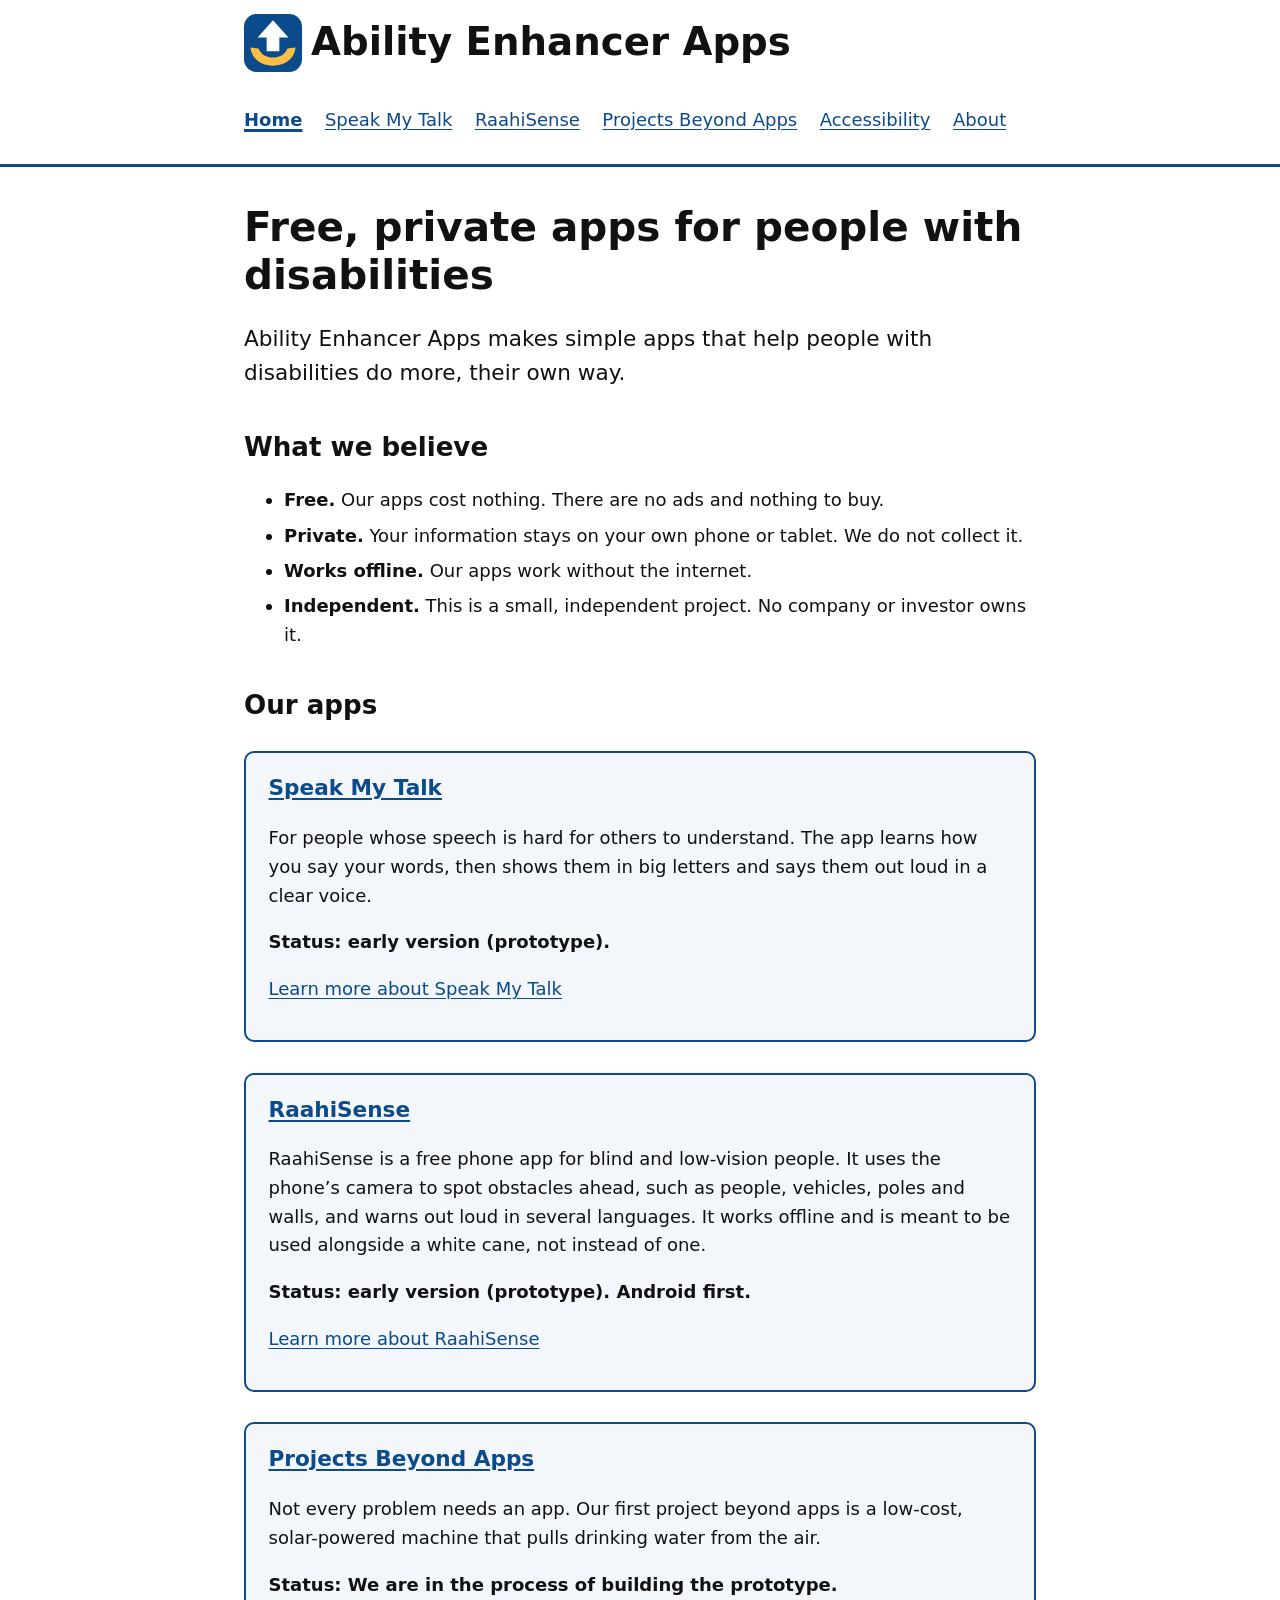
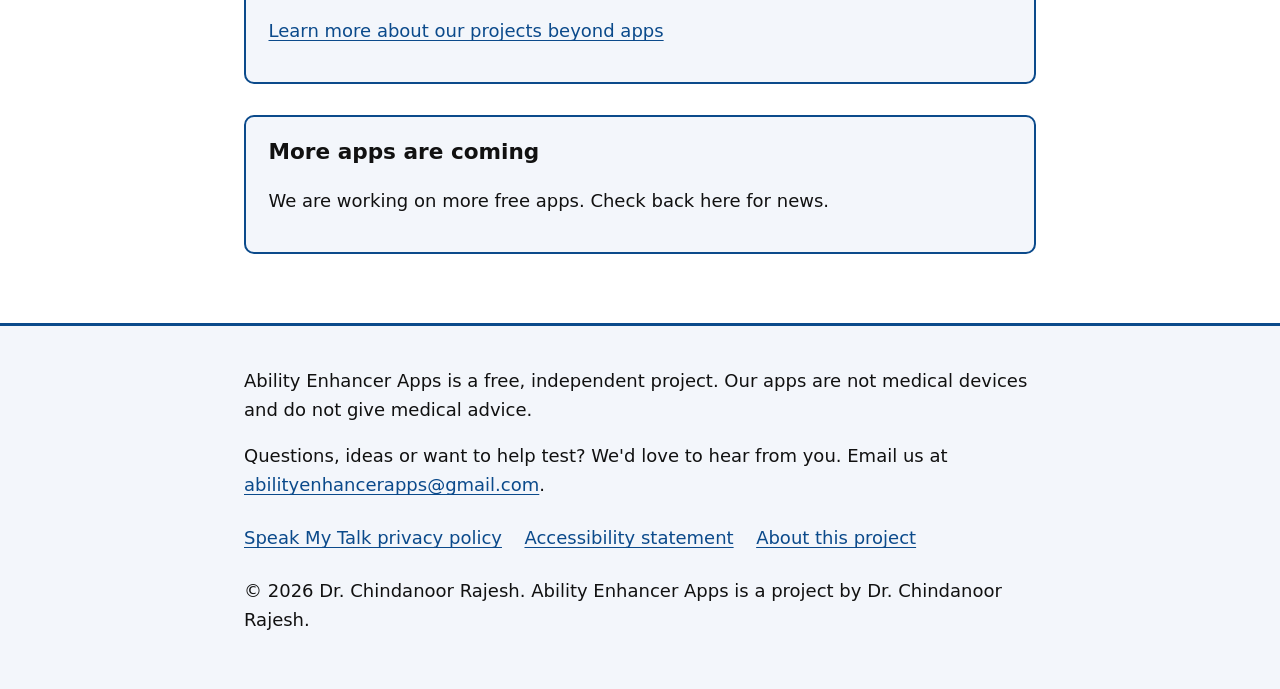
==== index.html @ af68b154 "AWG status: in the process of building the prototype" ====
<!doctype html>
<html lang="en">
<head>
<meta charset="utf-8">
<meta name="viewport" content="width=device-width, initial-scale=1">
<title>Ability Enhancer Apps – free, private apps for people with disabilities</title>
<meta name="description" content="Free, private apps that work offline, made for people with disabilities.">
<link rel="icon" href="/favicon.svg" type="image/svg+xml">
<link rel="apple-touch-icon" href="/apple-touch-icon.png">
<meta property="og:image" content="https://abilityenhancerapps.com/og-image.png">
<link rel="stylesheet" href="/style.css">
</head>
<body>
<a class="skip" href="#main">Skip to main content</a>
<header class="site-header">
<div class="wrap">
<p class="brand"><a href="/"><img src="/favicon.svg" alt="" width="58" height="58"> Ability Enhancer Apps</a></p>
<nav aria-label="Main"><ul><li><a href="/" aria-current="page">Home</a></li><li><a href="/speakmytalk/">Speak My Talk</a></li><li><a href="/raahisense/">RaahiSense</a></li><li><a href="/projects-beyond-apps/">Projects Beyond Apps</a></li><li><a href="/accessibility/">Accessibility</a></li><li><a href="/about/">About</a></li></ul></nav>
</div>
</header>
<main id="main" tabindex="-1">
<div class="wrap">

<h1>Free, private apps for people with disabilities</h1>
<p class="lead">Ability Enhancer Apps makes simple apps that help people with disabilities do more, their own way.</p>
<h2>What we believe</h2>
<ul class="big-list">
<li><strong>Free.</strong> Our apps cost nothing. There are no ads and nothing to buy.</li>
<li><strong>Private.</strong> Your information stays on your own phone or tablet. We do not collect it.</li>
<li><strong>Works offline.</strong> Our apps work without the internet.</li>
<li><strong>Independent.</strong> This is a small, independent project. No company or investor owns it.</li>
</ul>
<h2>Our apps</h2>
<ul class="cards">
<li class="card">
<h3><a href="/speakmytalk/">Speak My Talk</a></h3>
<p>For people whose speech is hard for others to understand. The app learns how you say your words, then shows them in big letters and says them out loud in a clear voice.</p>
<p class="status">Status: early version (prototype).</p>
<p><a href="/speakmytalk/">Learn more about Speak My Talk</a></p>
</li>
<li class="card">
<h3><a href="/raahisense/">RaahiSense</a></h3>
<p>RaahiSense is a free phone app for blind and low-vision people. It uses the phone’s camera to spot obstacles ahead, such as people, vehicles, poles and walls, and warns out loud in several languages. It works offline and is meant to be used alongside a white cane, not instead of one.</p>
<p class="status">Status: early version (prototype). Android first.</p>
<p><a href="/raahisense/">Learn more about RaahiSense</a></p>
</li>
<li class="card">
<h3><a href="/projects-beyond-apps/">Projects Beyond Apps</a></h3>
<p>Not every problem needs an app. Our first project beyond apps is a low-cost, solar-powered machine that pulls drinking water from the air.</p>
<p class="status">Status: We are in the process of building the prototype.</p>
<p><a href="/projects-beyond-apps/">Learn more about our projects beyond apps</a></p>
</li>
<li class="card">
<h3>More apps are coming</h3>
<p>We are working on more free apps. Check back here for news.</p>
</li>
</ul>

</div>
</main>
<footer class="site-footer">
<div class="wrap">
<p>Ability Enhancer Apps is a free, independent project. Our apps are not medical devices and do not give medical advice.</p>
<p>Questions, ideas or want to help test? We'd love to hear from you. Email us at <a href="mailto:abilityenhancerapps@gmail.com">abilityenhancerapps@gmail.com</a>.</p>
<ul class="footer-links"><li><a href="/speakmytalk/privacy/">Speak My Talk privacy policy</a></li><li><a href="/accessibility/">Accessibility statement</a></li><li><a href="/about/">About this project</a></li></ul>
<p class="copyright">© 2026 Dr. Chindanoor Rajesh. Ability Enhancer Apps is a project by Dr. Chindanoor Rajesh.</p>
</div>
</footer>
</body>
</html>
---- style.css ----
:root{--bg:#fff;--fg:#111;--muted:#333;--link:#0b4a8b;--accent:#0b4a8b;--card:#f3f6fb;--warn:#8a0000;--focus:#b35c00;color-scheme:light dark}
@media (prefers-color-scheme:dark){:root{--bg:#121417;--fg:#f2f2f2;--muted:#d6d6d6;--link:#9cc8ff;--accent:#9cc8ff;--card:#1e232a;--warn:#ff9e9e;--focus:#ffbf47}}
*{box-sizing:border-box}
html{font-size:112.5%}
body{margin:0;background:var(--bg);color:var(--fg);font-family:system-ui,-apple-system,"Segoe UI",Roboto,Arial,sans-serif;line-height:1.6;overflow-wrap:break-word}
.wrap{max-width:46rem;margin:0 auto;padding:0 1rem}
a{color:var(--link);text-decoration:underline;text-underline-offset:.15em}
a:hover{text-decoration-thickness:3px}
a:focus-visible,[tabindex]:focus-visible{outline:4px solid var(--focus);outline-offset:3px;border-radius:2px}
main:focus{outline:none}
.skip{position:absolute;left:1rem;top:-10rem;background:var(--fg);color:var(--bg);padding:.75rem 1rem;z-index:10;font-weight:700}
.skip:focus{top:1rem}
.site-header{border-bottom:3px solid var(--accent);padding:.75rem 0}
.brand{margin:0;font-size:clamp(1.3rem,6.2vw,2.15rem);font-weight:700;line-height:1.2}
.brand img{width:clamp(40px,12vw,58px);height:auto;flex:none}
.brand a{display:inline-flex;align-items:center;gap:.5rem;text-decoration:none;color:var(--fg)}
nav ul,.footer-links{list-style:none;padding:0;margin:.5rem 0 0;display:flex;flex-wrap:wrap;gap:.25rem 1.25rem}
nav a{display:inline-block;padding:.5rem 0;min-height:44px}
nav a[aria-current=page]{font-weight:700;text-decoration-thickness:3px}
main{padding:1.5rem 0 2.5rem}
h1{font-size:clamp(1.9rem,6vw,2.25rem);line-height:1.2;margin:.5rem 0 1rem}
h2{font-size:1.45rem;margin:2rem 0 .5rem}
h3{font-size:1.2rem;margin:0 0 .5rem}
.lead{font-size:1.2rem}
li{margin:.35rem 0}
.cards{list-style:none;padding:0;display:grid;gap:1rem}
.card,.notice,.tip{background:var(--card);border-radius:10px;padding:1rem 1.25rem}
.card{border:2px solid var(--accent)}
.status{font-weight:700}
.warning{border:3px solid var(--warn);border-radius:10px;padding:1rem 1.25rem}
.steps li{margin-bottom:.75rem}
.shots{display:grid;grid-template-columns:repeat(auto-fit,minmax(12rem,1fr));gap:1rem;margin:1.5rem 0}
figure{margin:0}
img,video{max-width:100%;height:auto}
.shots img{border:1px solid var(--muted);border-radius:10px}
figcaption{font-weight:700;margin-top:.25rem}
.site-footer{border-top:3px solid var(--accent);padding:1.25rem 0 2rem;background:var(--card)}
@media (prefers-reduced-motion:reduce){*{animation:none!important;transition:none!important;scroll-behavior:auto!important}}
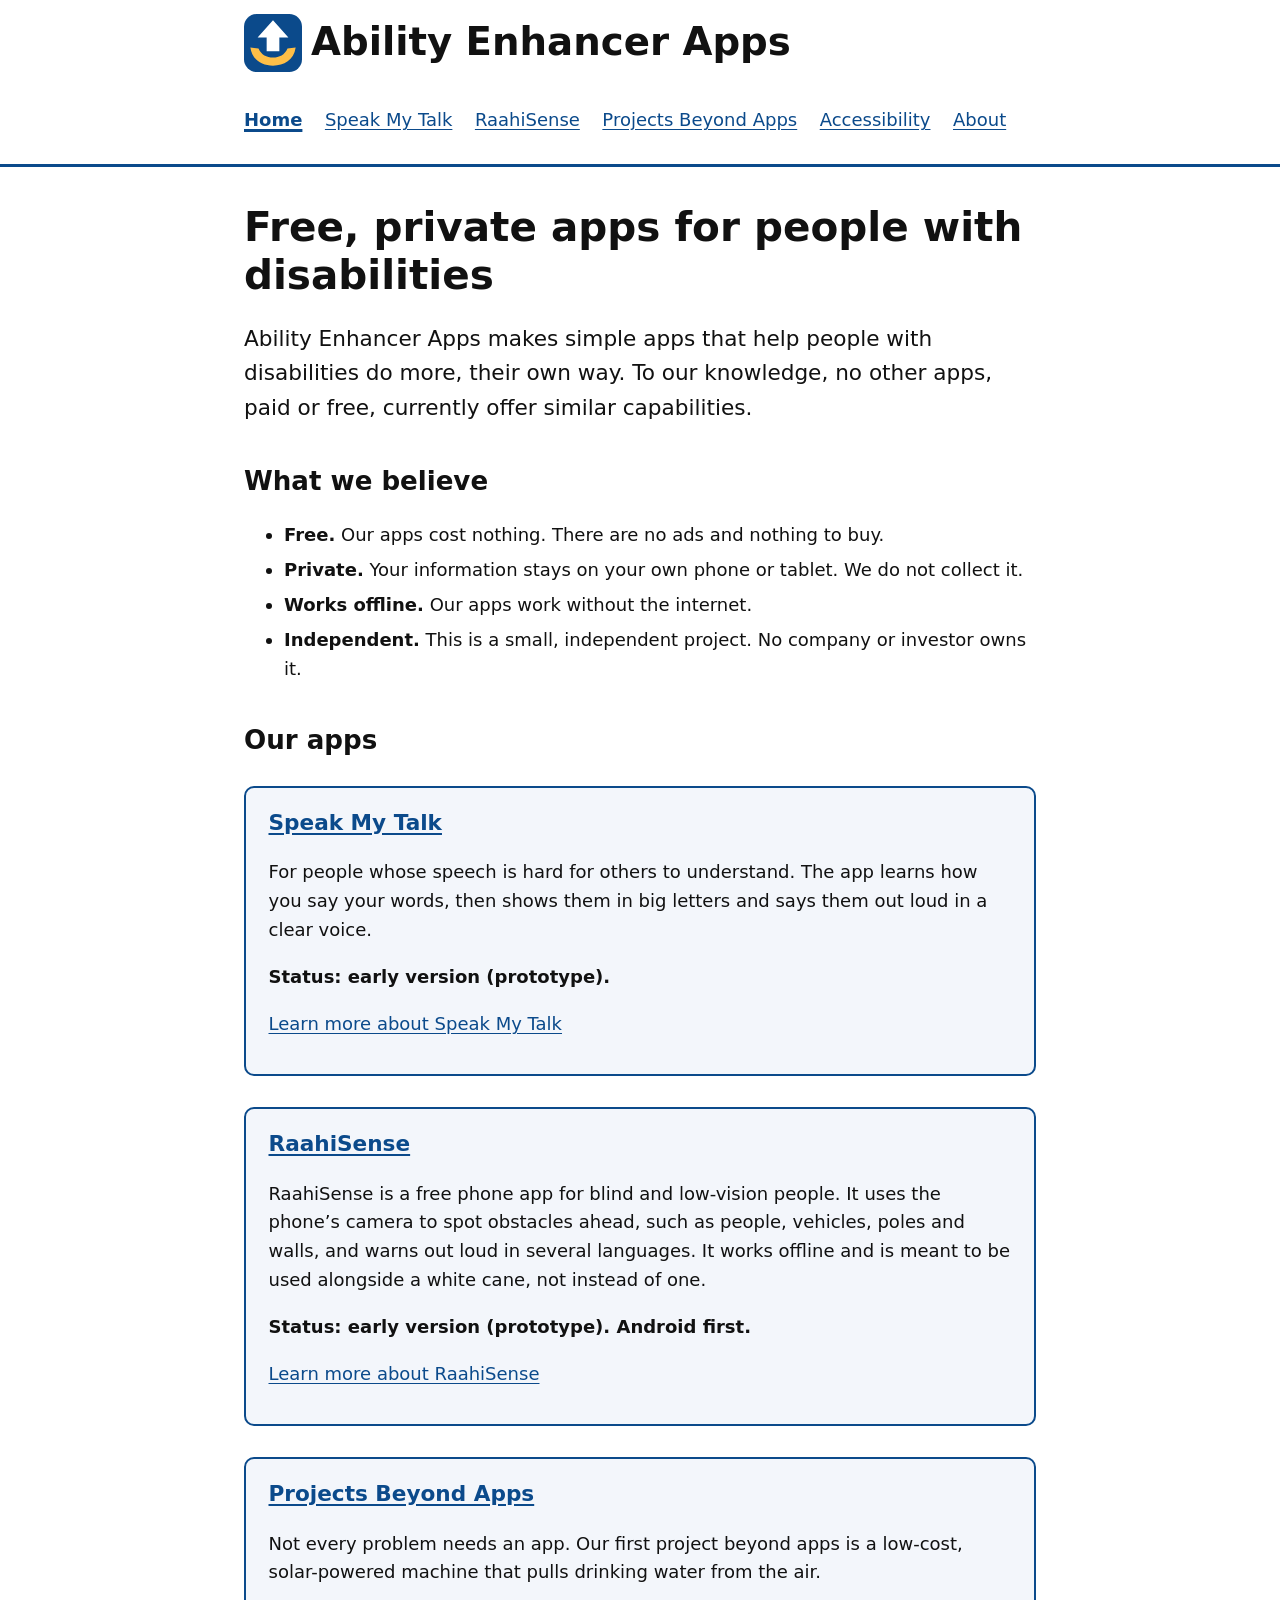
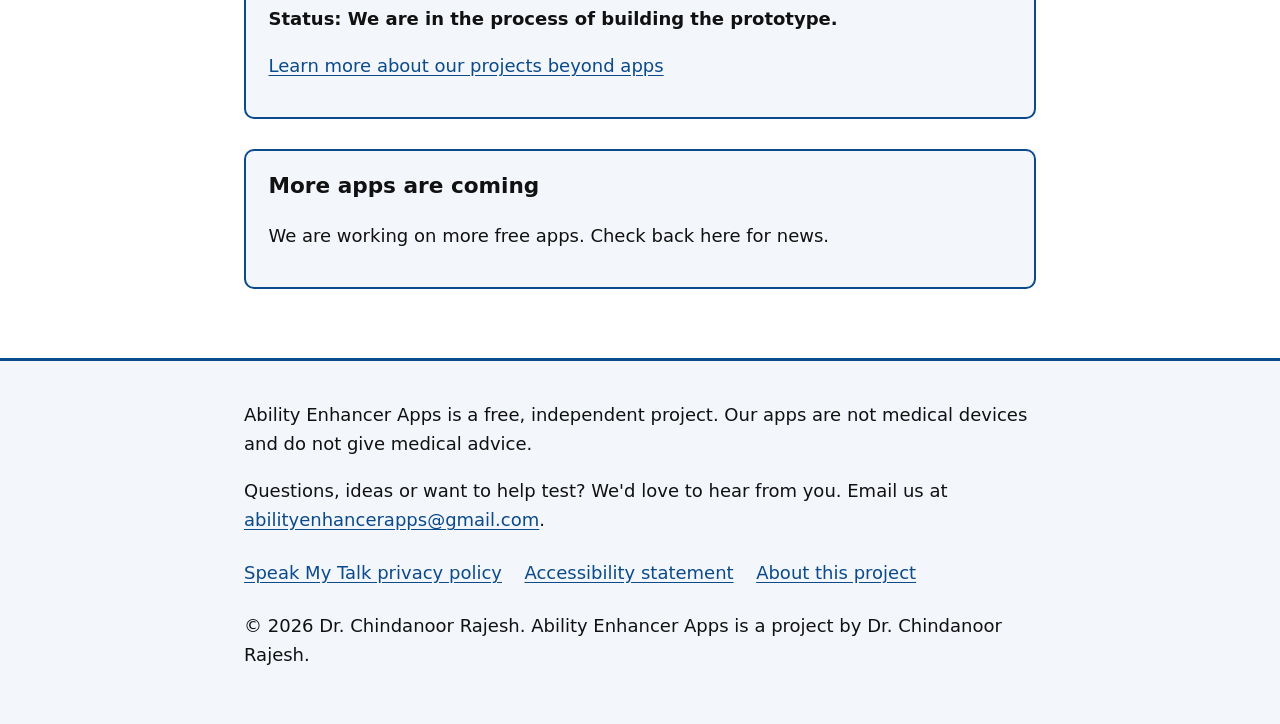
==== commit f2fbc5a3: "Home: add 'To our knowledge' sentence" ====
--- a/index.html
+++ b/index.html
@@ -22,7 +22,7 @@
 <div class="wrap">
 
 <h1>Free, private apps for people with disabilities</h1>
-<p class="lead">Ability Enhancer Apps makes simple apps that help people with disabilities do more, their own way.</p>
+<p class="lead">Ability Enhancer Apps makes simple apps that help people with disabilities do more, their own way. To our knowledge, no other apps, paid or free, currently offer similar capabilities.</p>
 <h2>What we believe</h2>
 <ul class="big-list">
 <li><strong>Free.</strong> Our apps cost nothing. There are no ads and nothing to buy.</li>
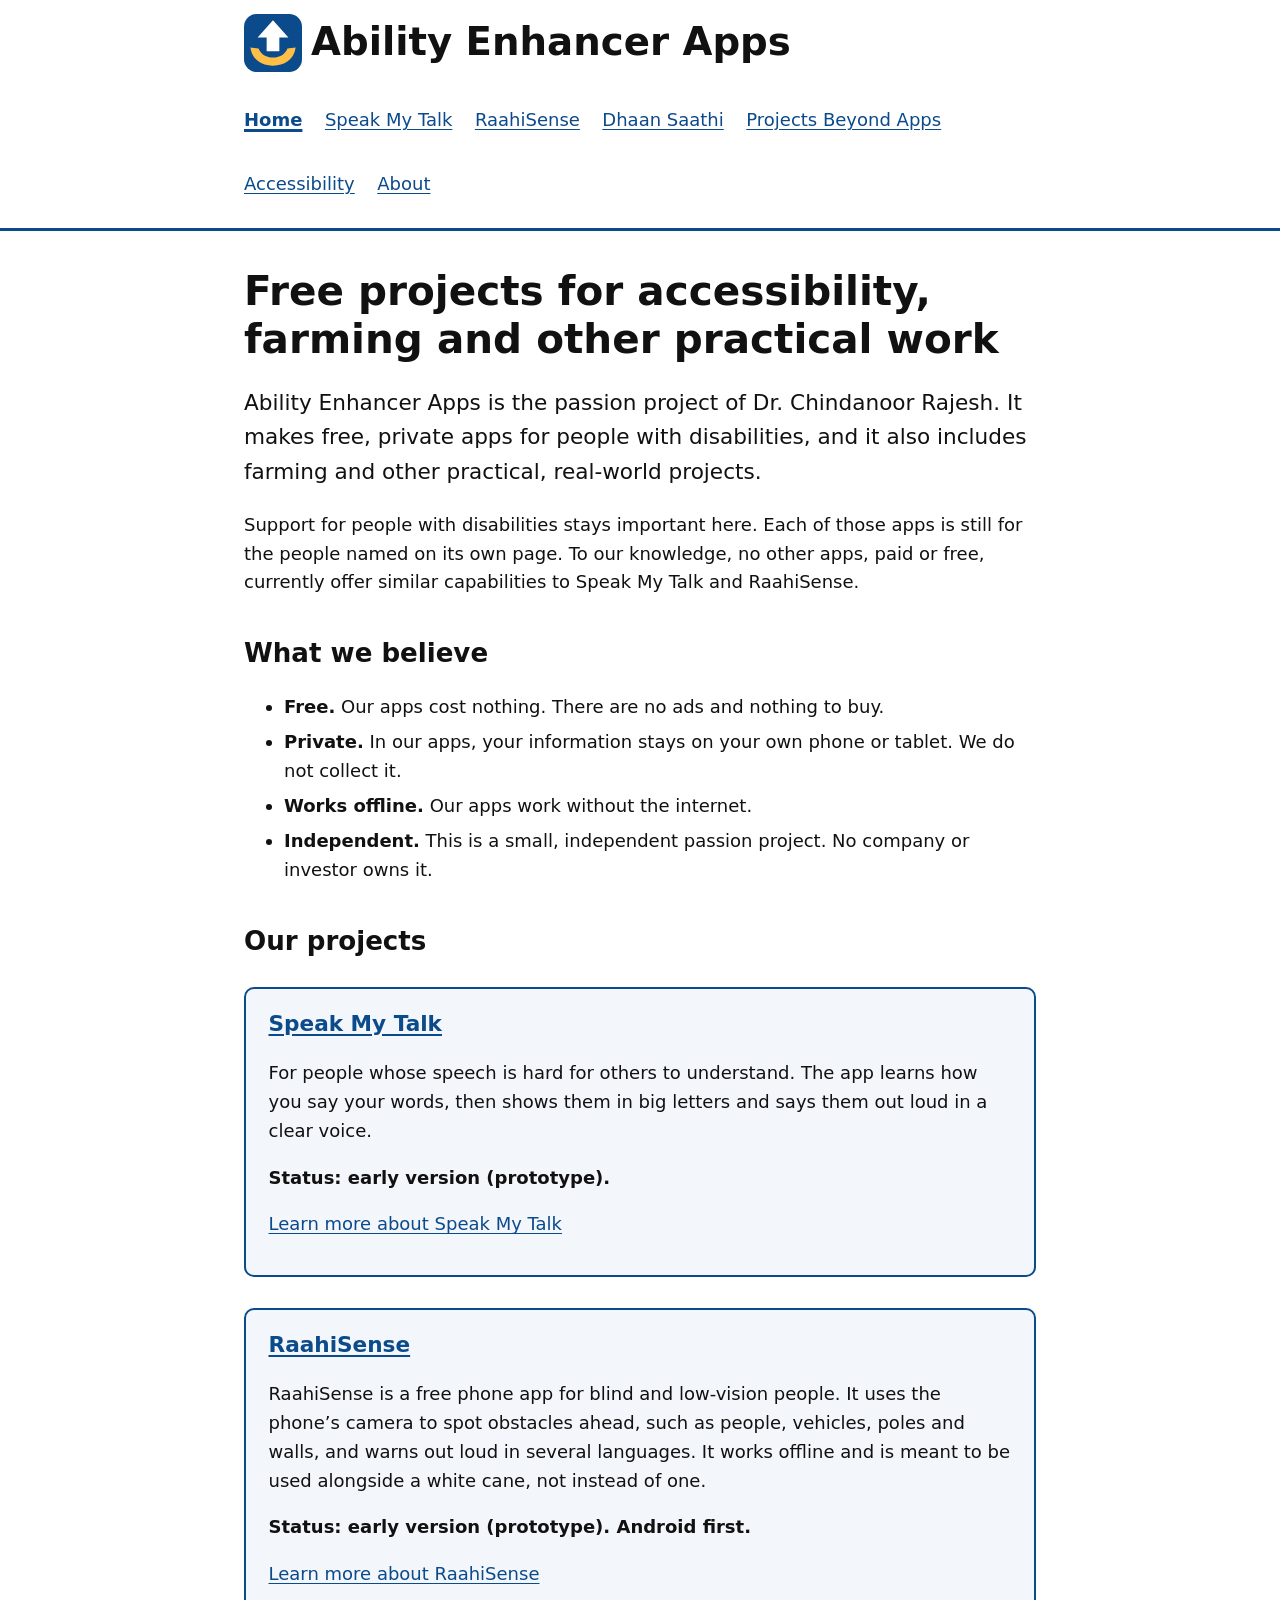
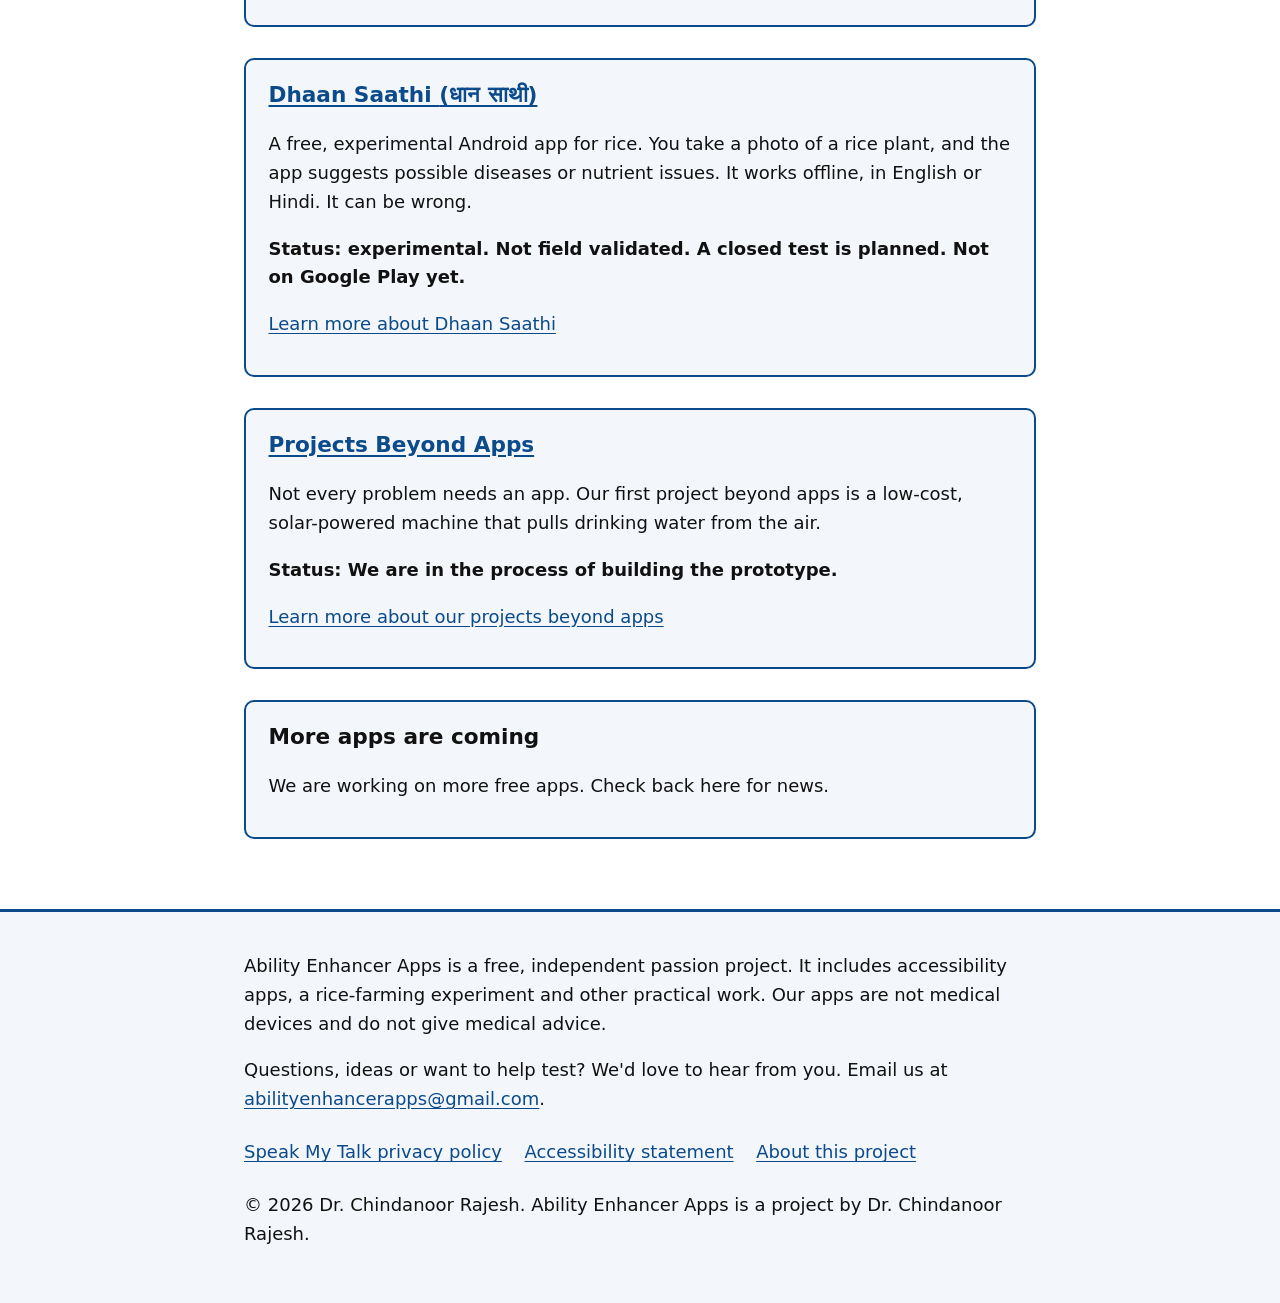
==== commit 6d47614f: "Broaden the project introduction and add Dhaan Saathi Describe Ability Enhancer Apps as a passion pr" ====
--- a/index.html
+++ b/index.html
@@ -3,8 +3,8 @@
 <head>
 <meta charset="utf-8">
 <meta name="viewport" content="width=device-width, initial-scale=1">
-<title>Ability Enhancer Apps – free, private apps for people with disabilities</title>
-<meta name="description" content="Free, private apps that work offline, made for people with disabilities.">
+<title>Ability Enhancer Apps – accessibility, farming and other practical projects</title>
+<meta name="description" content="The passion project of Dr. Chindanoor Rajesh: free, private apps for people with disabilities, an experimental rice app, and other practical projects.">
 <link rel="icon" href="/favicon.svg" type="image/svg+xml">
 <link rel="apple-touch-icon" href="/apple-touch-icon.png">
 <meta property="og:image" content="https://abilityenhancerapps.com/og-image.png">
@@ -15,22 +15,23 @@
 <header class="site-header">
 <div class="wrap">
 <p class="brand"><a href="/"><img src="/favicon.svg" alt="" width="58" height="58"> Ability Enhancer Apps</a></p>
-<nav aria-label="Main"><ul><li><a href="/" aria-current="page">Home</a></li><li><a href="/speakmytalk/">Speak My Talk</a></li><li><a href="/raahisense/">RaahiSense</a></li><li><a href="/projects-beyond-apps/">Projects Beyond Apps</a></li><li><a href="/accessibility/">Accessibility</a></li><li><a href="/about/">About</a></li></ul></nav>
+<nav aria-label="Main"><ul><li><a href="/" aria-current="page">Home</a></li><li><a href="/speakmytalk/">Speak My Talk</a></li><li><a href="/raahisense/">RaahiSense</a></li><li><a href="/dhaan-saathi/">Dhaan Saathi</a></li><li><a href="/projects-beyond-apps/">Projects Beyond Apps</a></li><li><a href="/accessibility/">Accessibility</a></li><li><a href="/about/">About</a></li></ul></nav>
 </div>
 </header>
 <main id="main" tabindex="-1">
 <div class="wrap">
 
-<h1>Free, private apps for people with disabilities</h1>
-<p class="lead">Ability Enhancer Apps makes simple apps that help people with disabilities do more, their own way. To our knowledge, no other apps, paid or free, currently offer similar capabilities.</p>
+<h1>Free projects for accessibility, farming and other practical work</h1>
+<p class="lead">Ability Enhancer Apps is the passion project of Dr. Chindanoor Rajesh. It makes free, private apps for people with disabilities, and it also includes farming and other practical, real-world projects.</p>
+<p>Support for people with disabilities stays important here. Each of those apps is still for the people named on its own page. To our knowledge, no other apps, paid or free, currently offer similar capabilities to Speak My Talk and RaahiSense.</p>
 <h2>What we believe</h2>
 <ul class="big-list">
 <li><strong>Free.</strong> Our apps cost nothing. There are no ads and nothing to buy.</li>
-<li><strong>Private.</strong> Your information stays on your own phone or tablet. We do not collect it.</li>
+<li><strong>Private.</strong> In our apps, your information stays on your own phone or tablet. We do not collect it.</li>
 <li><strong>Works offline.</strong> Our apps work without the internet.</li>
-<li><strong>Independent.</strong> This is a small, independent project. No company or investor owns it.</li>
+<li><strong>Independent.</strong> This is a small, independent passion project. No company or investor owns it.</li>
 </ul>
-<h2>Our apps</h2>
+<h2>Our projects</h2>
 <ul class="cards">
 <li class="card">
 <h3><a href="/speakmytalk/">Speak My Talk</a></h3>
@@ -43,6 +44,12 @@
 <p>RaahiSense is a free phone app for blind and low-vision people. It uses the phone’s camera to spot obstacles ahead, such as people, vehicles, poles and walls, and warns out loud in several languages. It works offline and is meant to be used alongside a white cane, not instead of one.</p>
 <p class="status">Status: early version (prototype). Android first.</p>
 <p><a href="/raahisense/">Learn more about RaahiSense</a></p>
+</li>
+<li class="card">
+<h3><a href="/dhaan-saathi/">Dhaan Saathi <span lang="hi">(धान साथी)</span></a></h3>
+<p>A free, experimental Android app for rice. You take a photo of a rice plant, and the app suggests possible diseases or nutrient issues. It works offline, in English or Hindi. It can be wrong.</p>
+<p class="status">Status: experimental. Not field validated. A closed test is planned. Not on Google Play yet.</p>
+<p><a href="/dhaan-saathi/">Learn more about Dhaan Saathi</a></p>
 </li>
 <li class="card">
 <h3><a href="/projects-beyond-apps/">Projects Beyond Apps</a></h3>
@@ -60,11 +67,12 @@
 </main>
 <footer class="site-footer">
 <div class="wrap">
-<p>Ability Enhancer Apps is a free, independent project. Our apps are not medical devices and do not give medical advice.</p>
+<p>Ability Enhancer Apps is a free, independent passion project. It includes accessibility apps, a rice-farming experiment and other practical work. Our apps are not medical devices and do not give medical advice.</p>
 <p>Questions, ideas or want to help test? We'd love to hear from you. Email us at <a href="mailto:abilityenhancerapps@gmail.com">abilityenhancerapps@gmail.com</a>.</p>
 <ul class="footer-links"><li><a href="/speakmytalk/privacy/">Speak My Talk privacy policy</a></li><li><a href="/accessibility/">Accessibility statement</a></li><li><a href="/about/">About this project</a></li></ul>
 <p class="copyright">© 2026 Dr. Chindanoor Rajesh. Ability Enhancer Apps is a project by Dr. Chindanoor Rajesh.</p>
 </div>
 </footer>
+<script data-goatcounter="https://abilityenhancerapps.goatcounter.com/count" async src="https://gc.zgo.at/count.js"></script>
 </body>
 </html>
--- a/style.css
+++ b/style.css
@@ -28,6 +28,7 @@
 .card{border:2px solid var(--accent)}
 .status{font-weight:700}
 .warning{border:3px solid var(--warn);border-radius:10px;padding:1rem 1.25rem}
+.warning h2:first-child{margin-top:0}
 .steps li{margin-bottom:.75rem}
 .shots{display:grid;grid-template-columns:repeat(auto-fit,minmax(12rem,1fr));gap:1rem;margin:1.5rem 0}
 figure{margin:0}
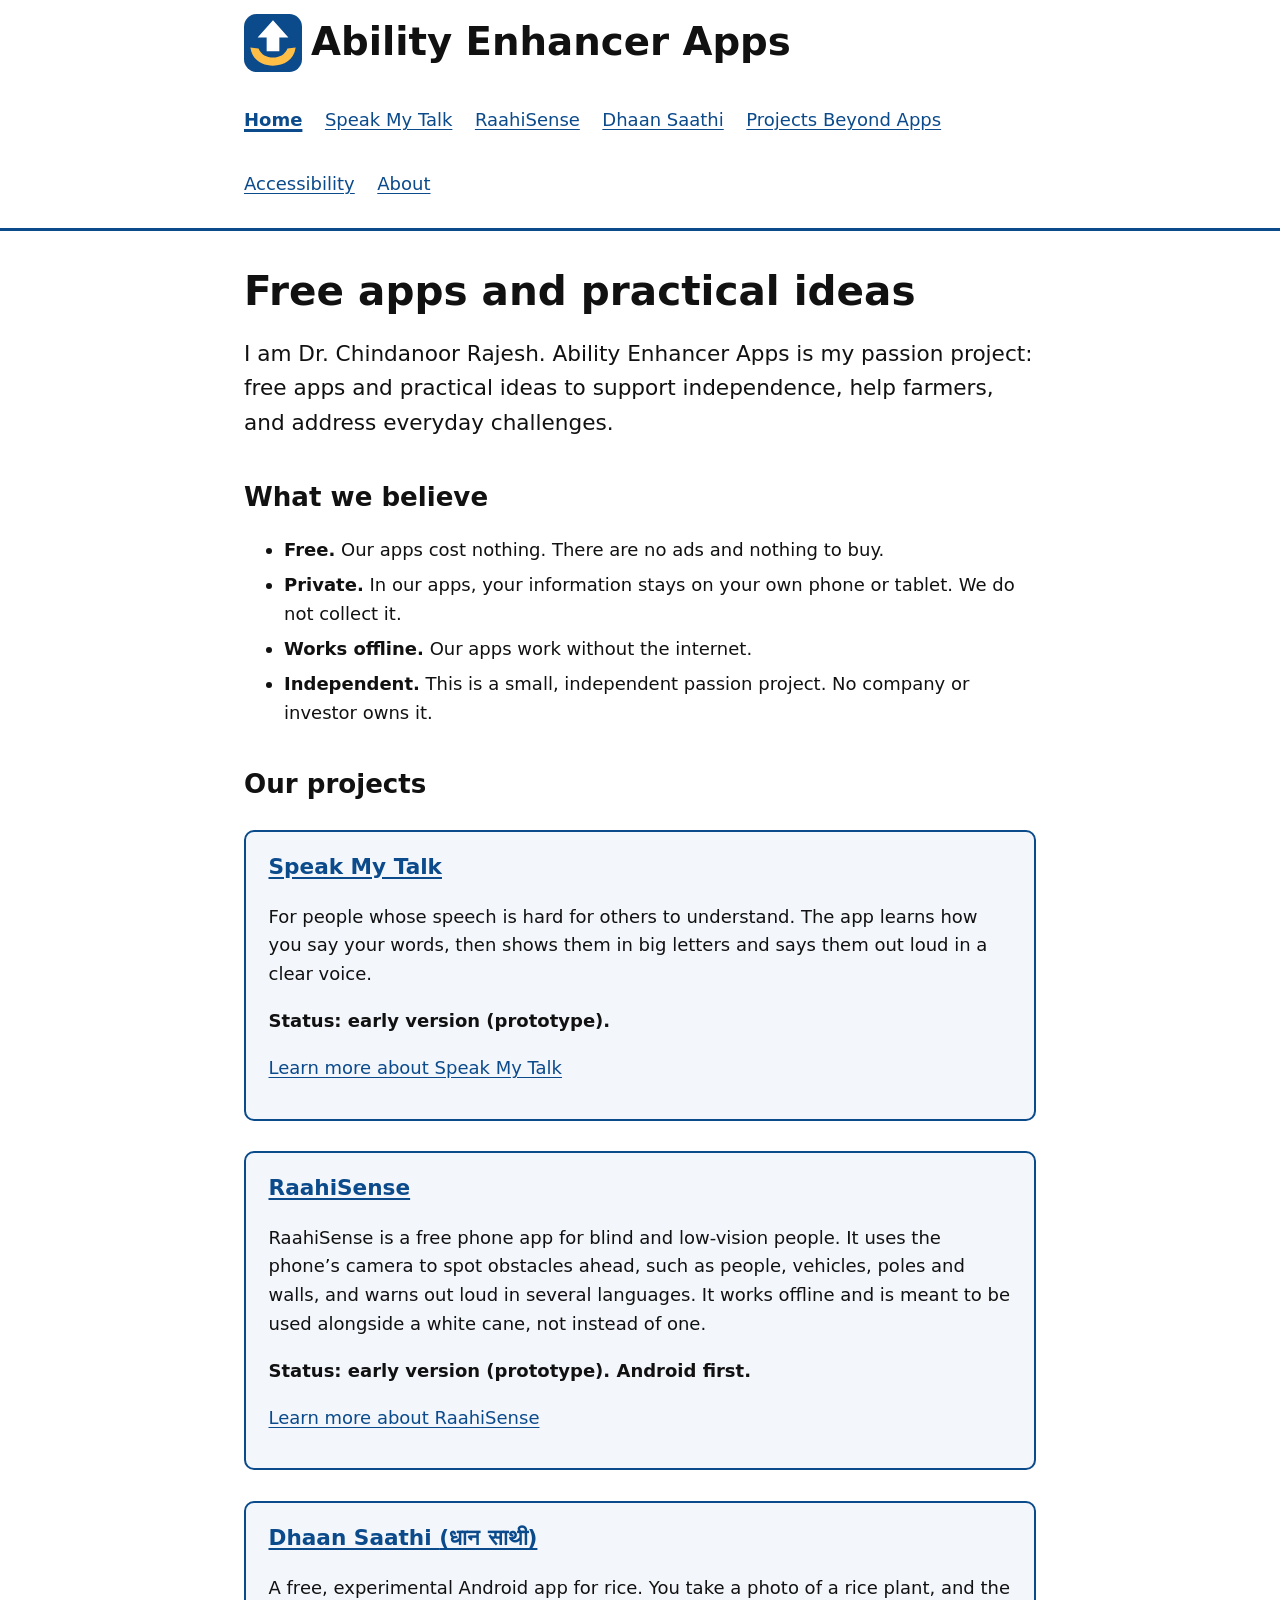
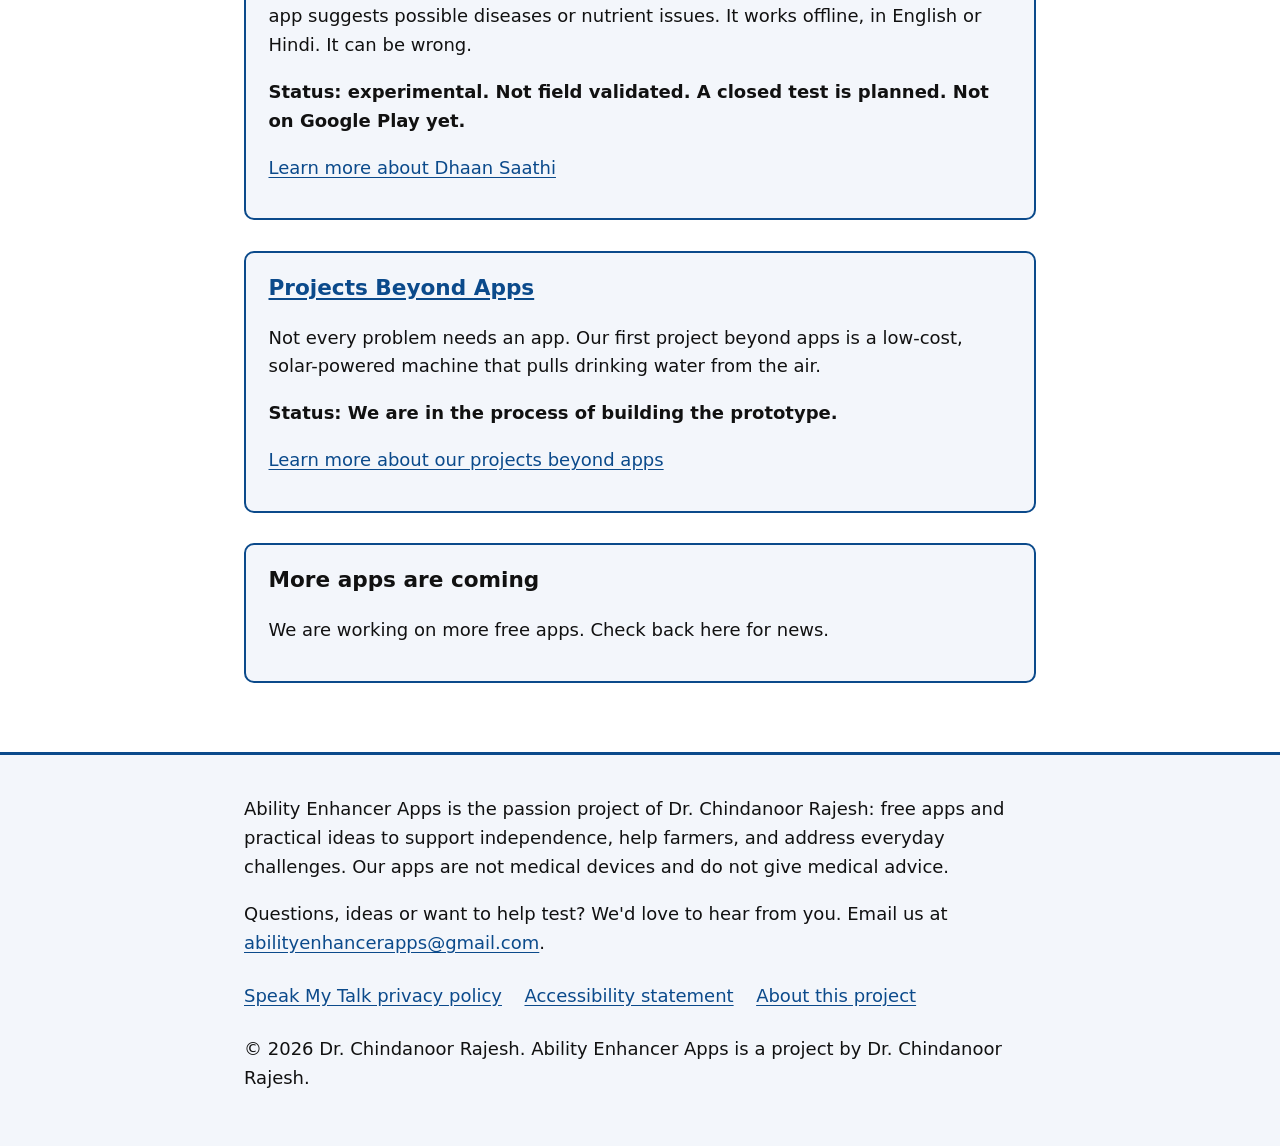
==== commit 023393d7: "Remove the unsupported exclusivity claim and use one contact email Rewrite the introduction in Dr. C" ====
--- a/index.html
+++ b/index.html
@@ -3,8 +3,8 @@
 <head>
 <meta charset="utf-8">
 <meta name="viewport" content="width=device-width, initial-scale=1">
-<title>Ability Enhancer Apps – accessibility, farming and other practical projects</title>
-<meta name="description" content="The passion project of Dr. Chindanoor Rajesh: free, private apps for people with disabilities, an experimental rice app, and other practical projects.">
+<title>Ability Enhancer Apps – free apps and practical ideas</title>
+<meta name="description" content="Dr. Chindanoor Rajesh’s passion project: free apps and practical ideas to support independence, help farmers, and address everyday challenges.">
 <link rel="icon" href="/favicon.svg" type="image/svg+xml">
 <link rel="apple-touch-icon" href="/apple-touch-icon.png">
 <meta property="og:image" content="https://abilityenhancerapps.com/og-image.png">
@@ -21,9 +21,8 @@
 <main id="main" tabindex="-1">
 <div class="wrap">
 
-<h1>Free projects for accessibility, farming and other practical work</h1>
-<p class="lead">Ability Enhancer Apps is the passion project of Dr. Chindanoor Rajesh. It makes free, private apps for people with disabilities, and it also includes farming and other practical, real-world projects.</p>
-<p>Support for people with disabilities stays important here. Each of those apps is still for the people named on its own page. To our knowledge, no other apps, paid or free, currently offer similar capabilities to Speak My Talk and RaahiSense.</p>
+<h1>Free apps and practical ideas</h1>
+<p class="lead">I am Dr. Chindanoor Rajesh. Ability Enhancer Apps is my passion project: free apps and practical ideas to support independence, help farmers, and address everyday challenges.</p>
 <h2>What we believe</h2>
 <ul class="big-list">
 <li><strong>Free.</strong> Our apps cost nothing. There are no ads and nothing to buy.</li>
@@ -67,7 +66,7 @@
 </main>
 <footer class="site-footer">
 <div class="wrap">
-<p>Ability Enhancer Apps is a free, independent passion project. It includes accessibility apps, a rice-farming experiment and other practical work. Our apps are not medical devices and do not give medical advice.</p>
+<p>Ability Enhancer Apps is the passion project of Dr. Chindanoor Rajesh: free apps and practical ideas to support independence, help farmers, and address everyday challenges. Our apps are not medical devices and do not give medical advice.</p>
 <p>Questions, ideas or want to help test? We'd love to hear from you. Email us at <a href="mailto:abilityenhancerapps@gmail.com">abilityenhancerapps@gmail.com</a>.</p>
 <ul class="footer-links"><li><a href="/speakmytalk/privacy/">Speak My Talk privacy policy</a></li><li><a href="/accessibility/">Accessibility statement</a></li><li><a href="/about/">About this project</a></li></ul>
 <p class="copyright">© 2026 Dr. Chindanoor Rajesh. Ability Enhancer Apps is a project by Dr. Chindanoor Rajesh.</p>
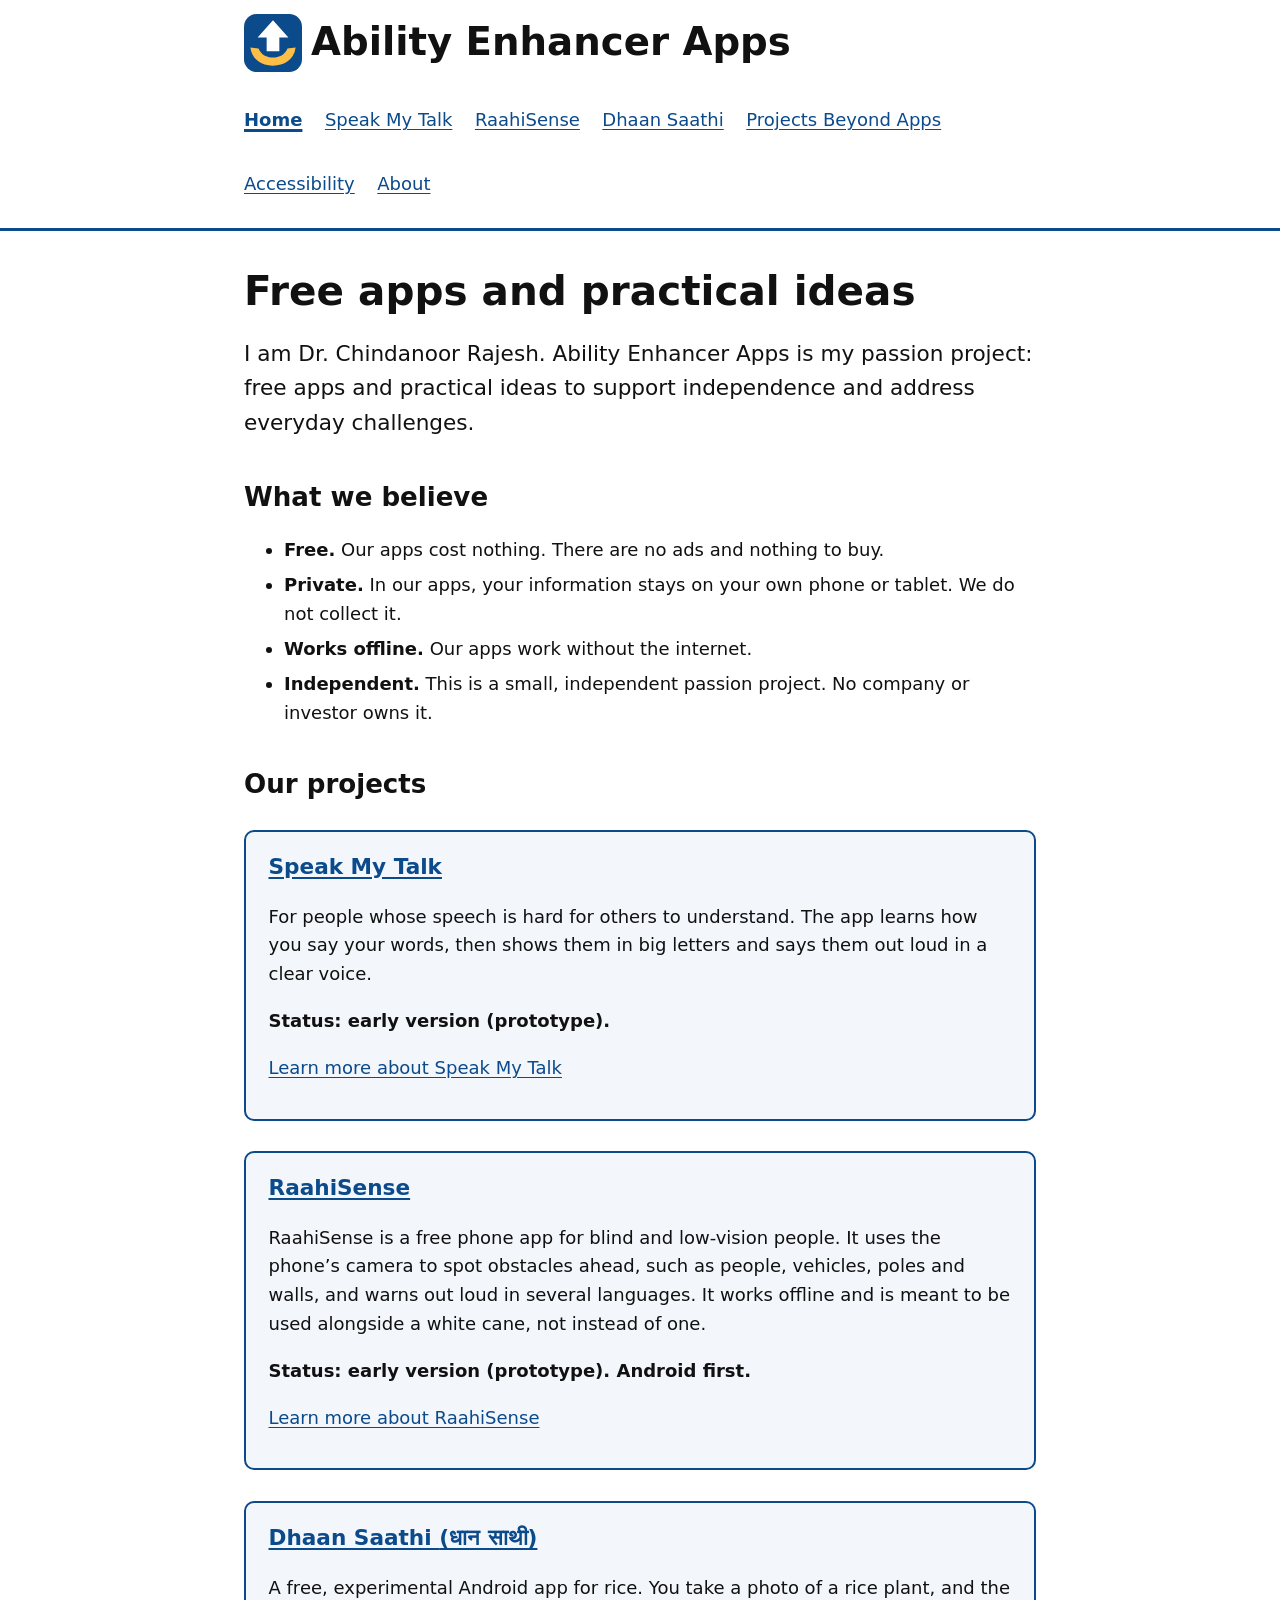
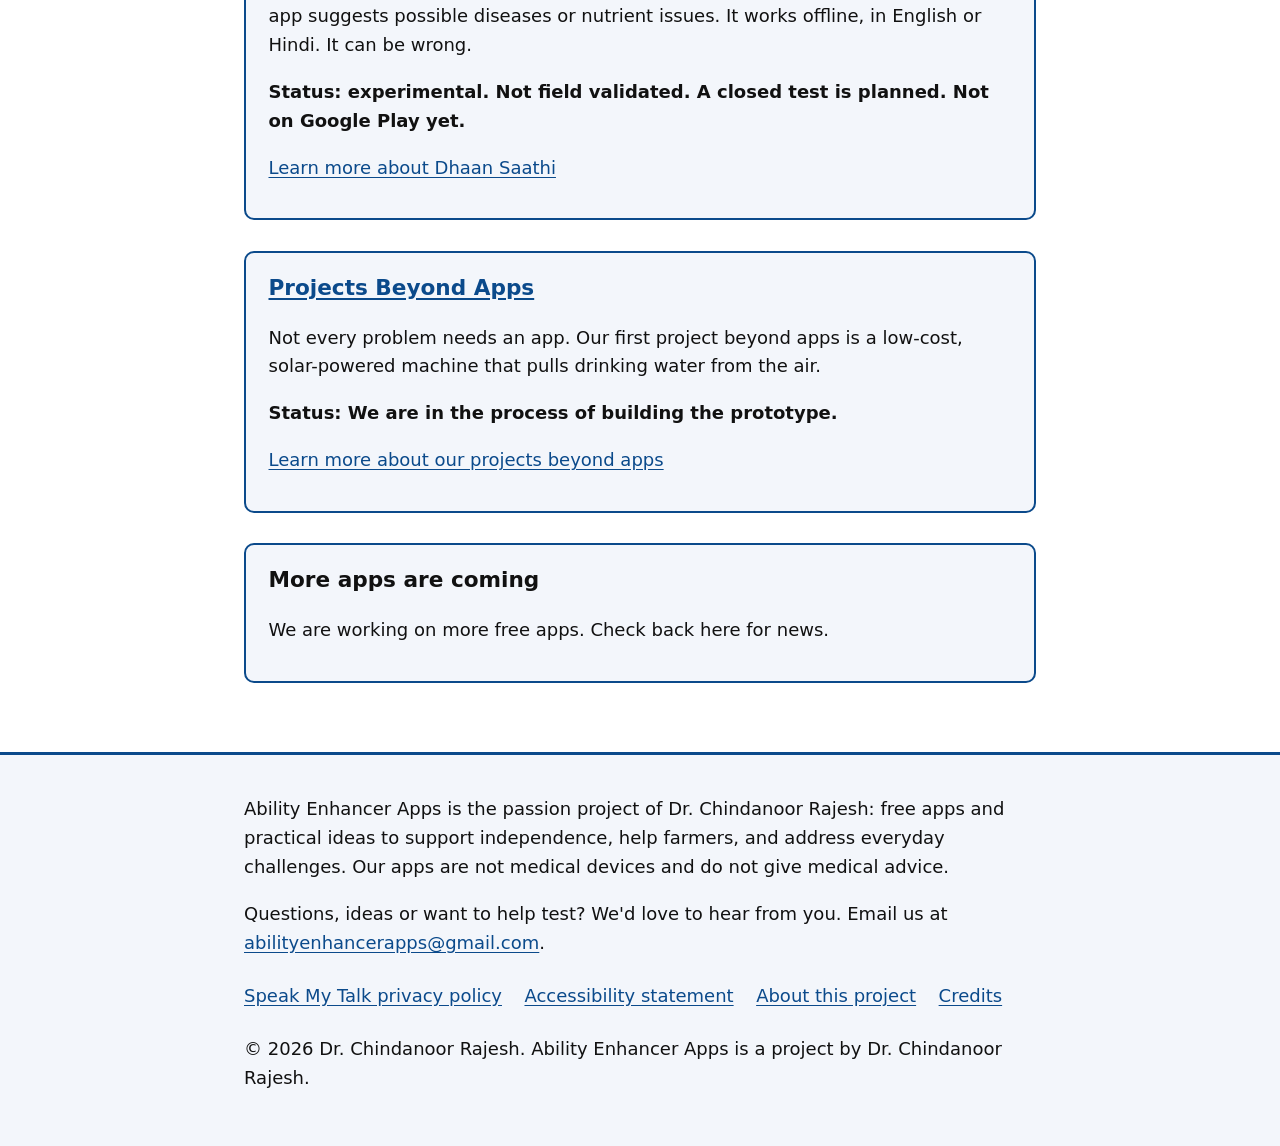
==== commit 84f4f215: "Shorten the Dhaan Saathi page and adjust the homepage line Drop “help farmers” from the homepage int" ====
--- a/index.html
+++ b/index.html
@@ -4,7 +4,7 @@
 <meta charset="utf-8">
 <meta name="viewport" content="width=device-width, initial-scale=1">
 <title>Ability Enhancer Apps – free apps and practical ideas</title>
-<meta name="description" content="Dr. Chindanoor Rajesh’s passion project: free apps and practical ideas to support independence, help farmers, and address everyday challenges.">
+<meta name="description" content="Dr. Chindanoor Rajesh’s passion project: free apps and practical ideas to support independence and address everyday challenges.">
 <link rel="icon" href="/favicon.svg" type="image/svg+xml">
 <link rel="apple-touch-icon" href="/apple-touch-icon.png">
 <meta property="og:image" content="https://abilityenhancerapps.com/og-image.png">
@@ -22,7 +22,7 @@
 <div class="wrap">
 
 <h1>Free apps and practical ideas</h1>
-<p class="lead">I am Dr. Chindanoor Rajesh. Ability Enhancer Apps is my passion project: free apps and practical ideas to support independence, help farmers, and address everyday challenges.</p>
+<p class="lead">I am Dr. Chindanoor Rajesh. Ability Enhancer Apps is my passion project: free apps and practical ideas to support independence and address everyday challenges.</p>
 <h2>What we believe</h2>
 <ul class="big-list">
 <li><strong>Free.</strong> Our apps cost nothing. There are no ads and nothing to buy.</li>
@@ -68,7 +68,7 @@
 <div class="wrap">
 <p>Ability Enhancer Apps is the passion project of Dr. Chindanoor Rajesh: free apps and practical ideas to support independence, help farmers, and address everyday challenges. Our apps are not medical devices and do not give medical advice.</p>
 <p>Questions, ideas or want to help test? We'd love to hear from you. Email us at <a href="mailto:abilityenhancerapps@gmail.com">abilityenhancerapps@gmail.com</a>.</p>
-<ul class="footer-links"><li><a href="/speakmytalk/privacy/">Speak My Talk privacy policy</a></li><li><a href="/accessibility/">Accessibility statement</a></li><li><a href="/about/">About this project</a></li></ul>
+<ul class="footer-links"><li><a href="/speakmytalk/privacy/">Speak My Talk privacy policy</a></li><li><a href="/accessibility/">Accessibility statement</a></li><li><a href="/about/">About this project</a></li><li><a href="/credits/">Credits</a></li></ul>
 <p class="copyright">© 2026 Dr. Chindanoor Rajesh. Ability Enhancer Apps is a project by Dr. Chindanoor Rajesh.</p>
 </div>
 </footer>
--- a/style.css
+++ b/style.css
@@ -33,7 +33,12 @@
 .shots{display:grid;grid-template-columns:repeat(auto-fit,minmax(12rem,1fr));gap:1rem;margin:1.5rem 0}
 figure{margin:0}
 img,video{max-width:100%;height:auto}
+video{background:#000;border-radius:10px;display:block}
+video:focus-visible,summary:focus-visible{outline:4px solid var(--focus);outline-offset:3px}
+summary{cursor:pointer;font-weight:700;padding:.5rem 0;min-height:44px}
 .shots img{border:1px solid var(--muted);border-radius:10px}
+.stills{align-items:start}
+.stills img{max-height:32rem;width:auto;max-width:100%;display:block;margin-inline:auto}
 figcaption{font-weight:700;margin-top:.25rem}
 .site-footer{border-top:3px solid var(--accent);padding:1.25rem 0 2rem;background:var(--card)}
 @media (prefers-reduced-motion:reduce){*{animation:none!important;transition:none!important;scroll-behavior:auto!important}}
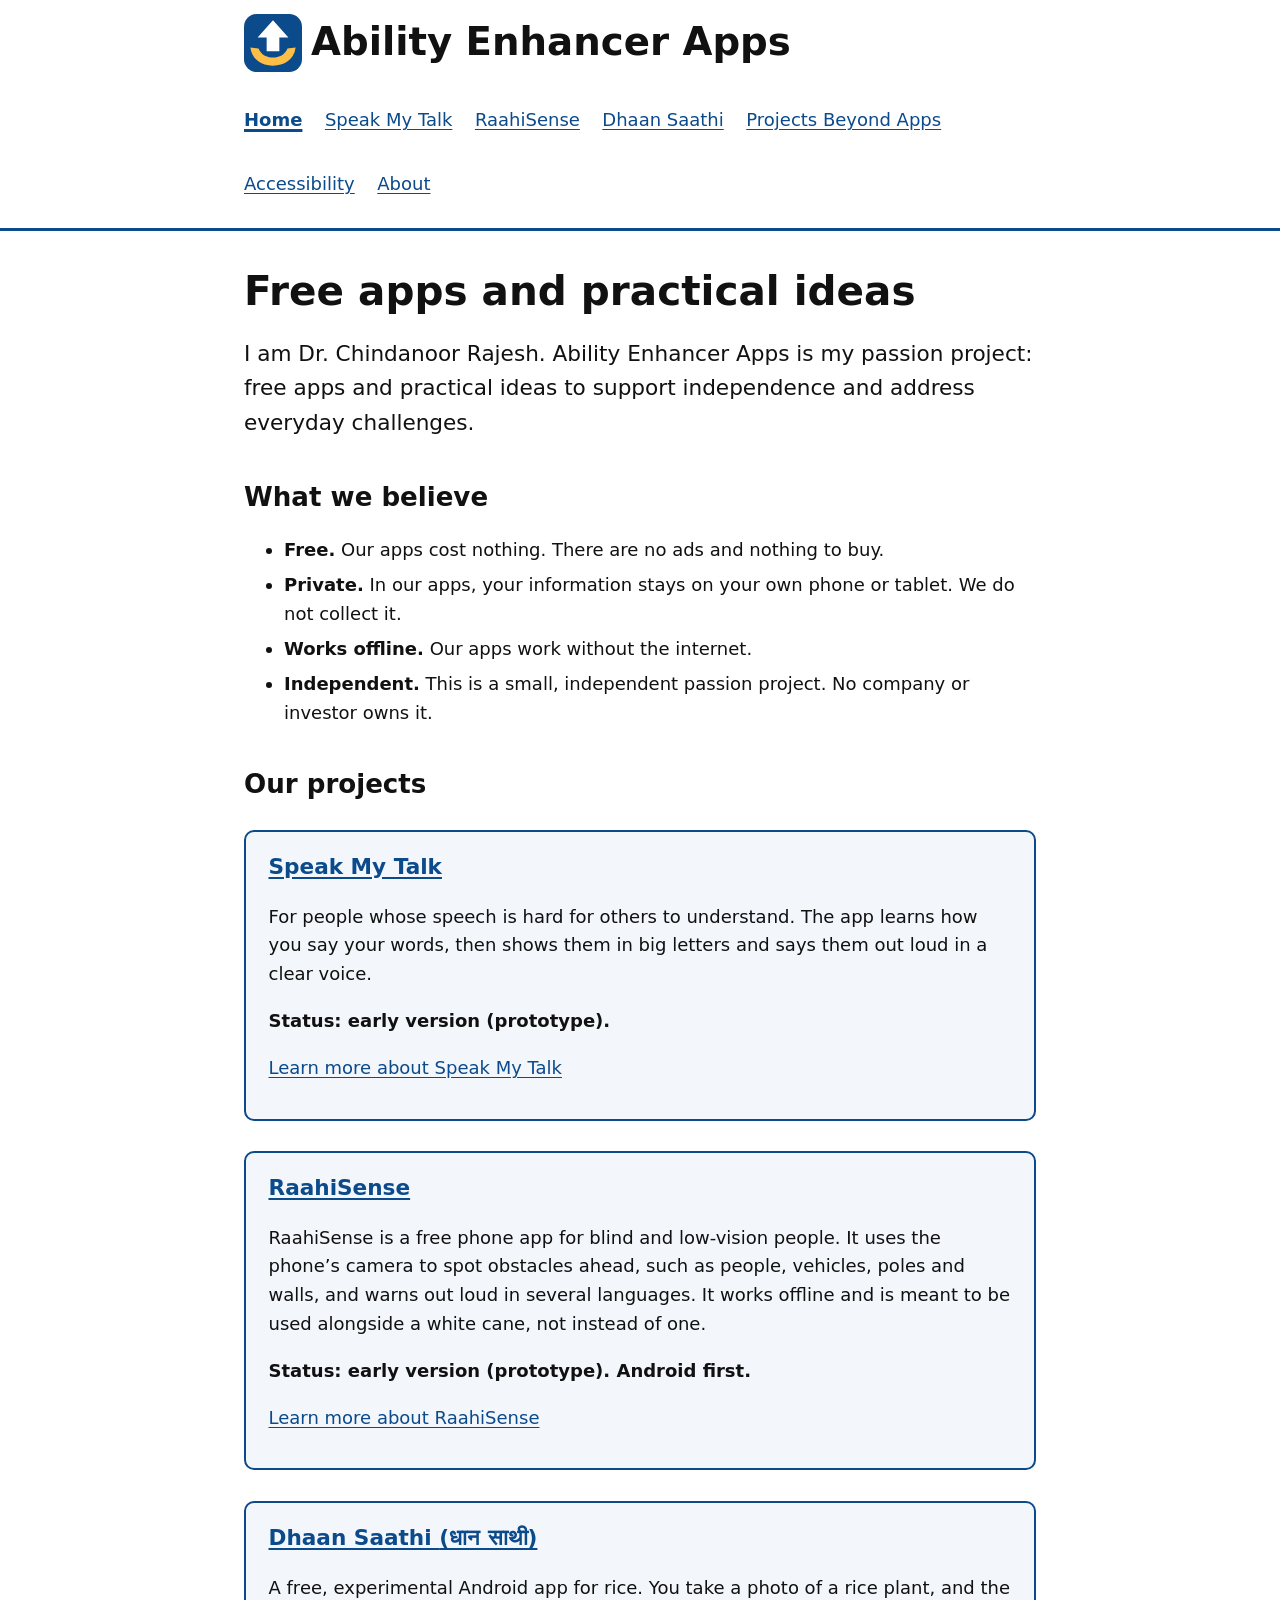
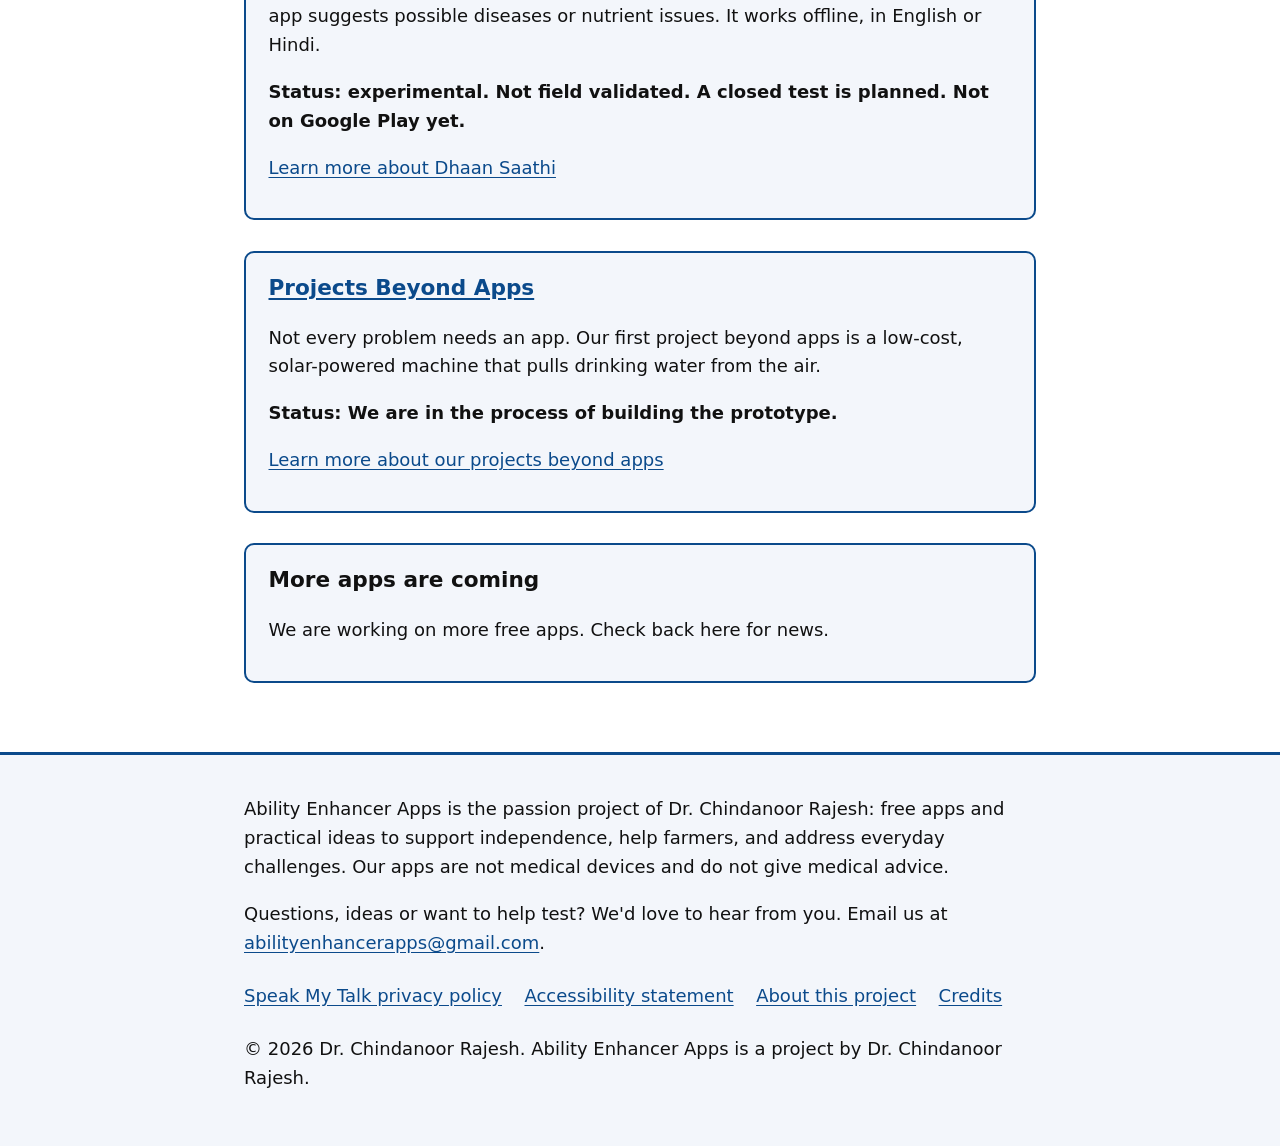
==== commit 5ebc4a97: "Remove “It can be wrong” from the Dhaan Saathi homepage card The experimental status already says th" ====
--- a/index.html
+++ b/index.html
@@ -46,7 +46,7 @@
 </li>
 <li class="card">
 <h3><a href="/dhaan-saathi/">Dhaan Saathi <span lang="hi">(धान साथी)</span></a></h3>
-<p>A free, experimental Android app for rice. You take a photo of a rice plant, and the app suggests possible diseases or nutrient issues. It works offline, in English or Hindi. It can be wrong.</p>
+<p>A free, experimental Android app for rice. You take a photo of a rice plant, and the app suggests possible diseases or nutrient issues. It works offline, in English or Hindi.</p>
 <p class="status">Status: experimental. Not field validated. A closed test is planned. Not on Google Play yet.</p>
 <p><a href="/dhaan-saathi/">Learn more about Dhaan Saathi</a></p>
 </li>
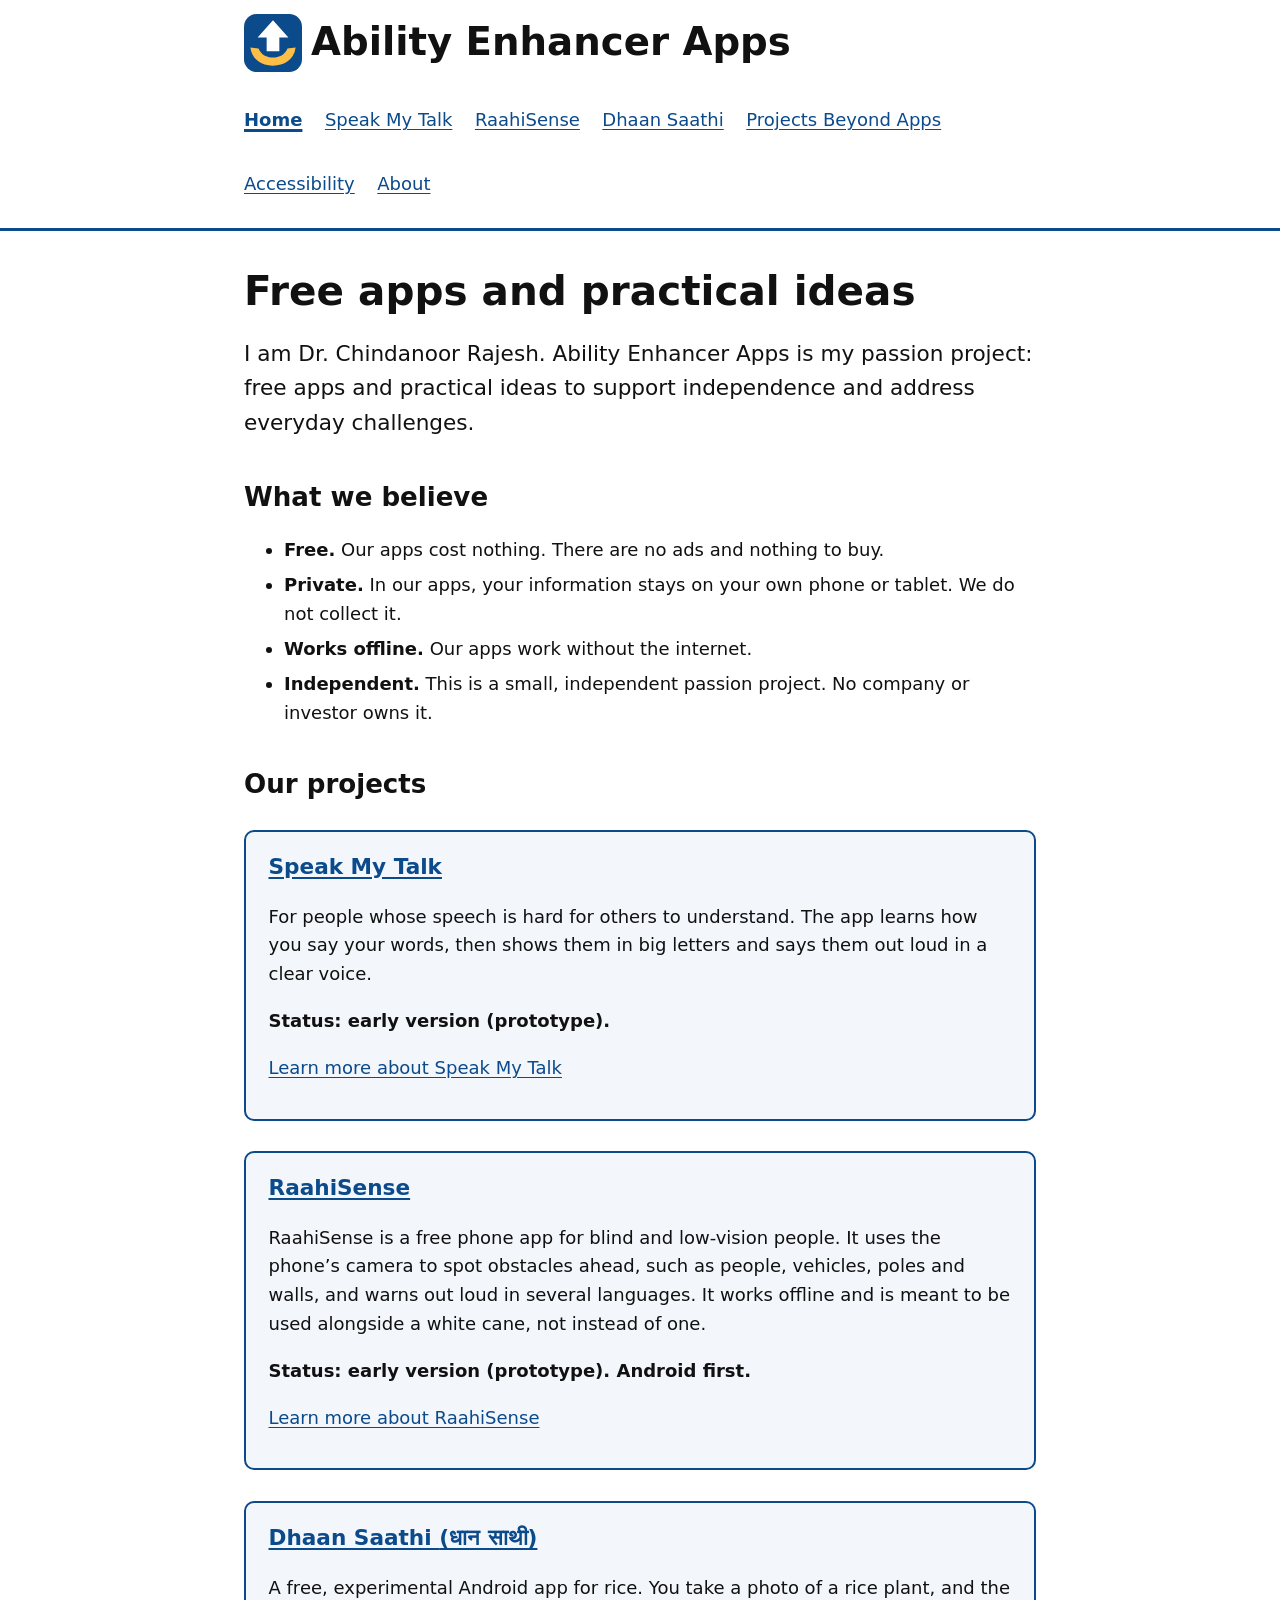
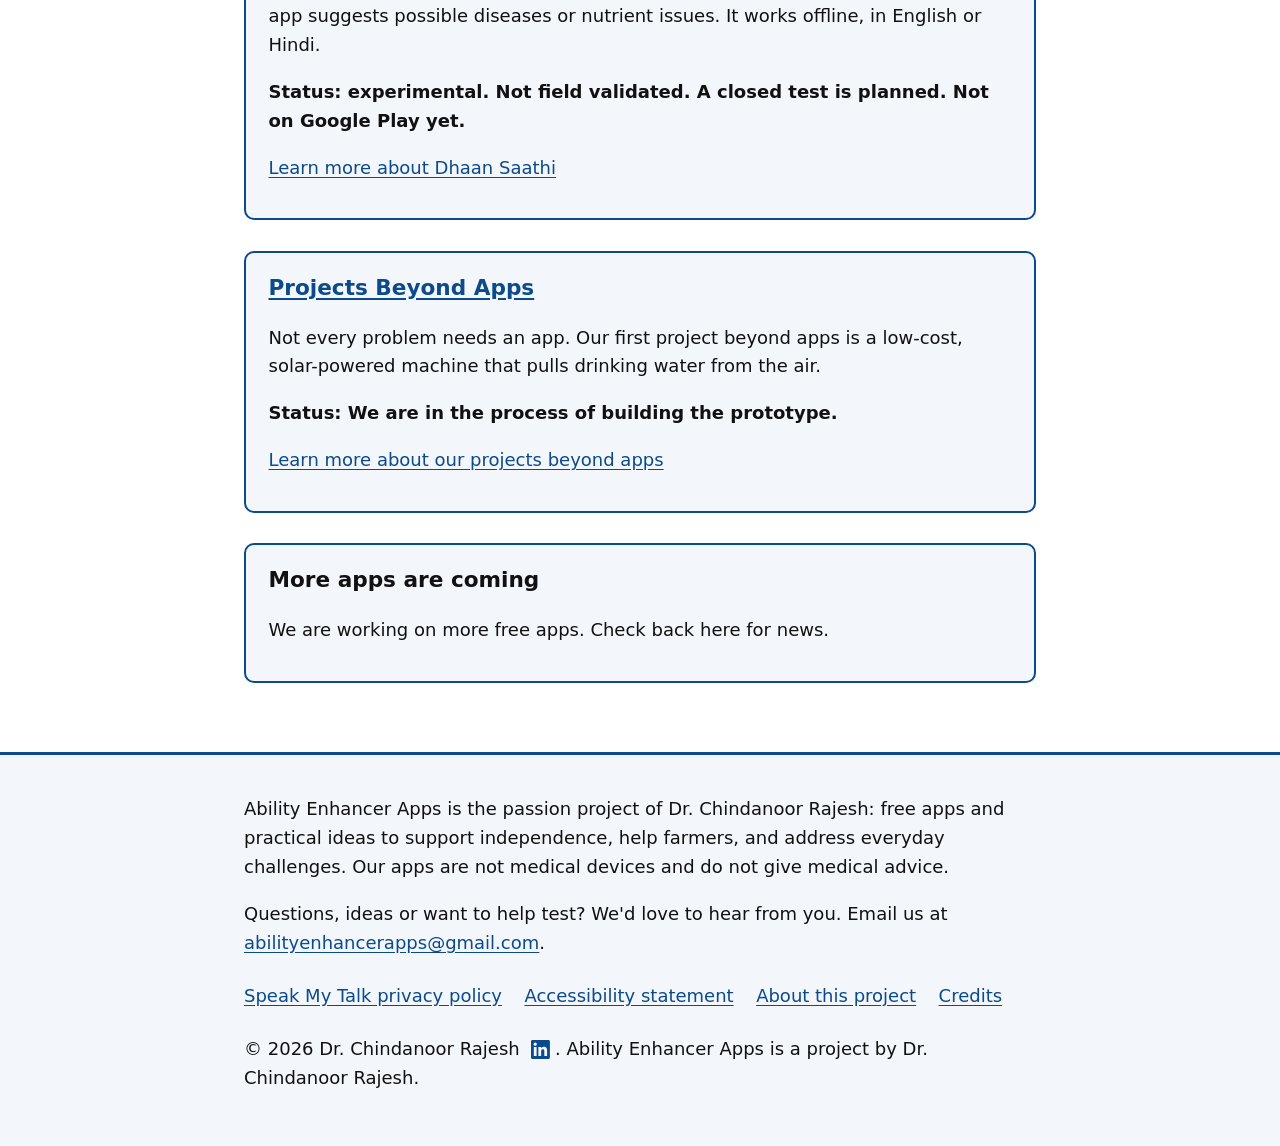
==== commit 962e8693: "Add LinkedIn profile links in the footer and on About Place a small LinkedIn icon next to Dr. Chinda" ====
--- a/index.html
+++ b/index.html
@@ -69,7 +69,7 @@
 <p>Ability Enhancer Apps is the passion project of Dr. Chindanoor Rajesh: free apps and practical ideas to support independence, help farmers, and address everyday challenges. Our apps are not medical devices and do not give medical advice.</p>
 <p>Questions, ideas or want to help test? We'd love to hear from you. Email us at <a href="mailto:abilityenhancerapps@gmail.com">abilityenhancerapps@gmail.com</a>.</p>
 <ul class="footer-links"><li><a href="/speakmytalk/privacy/">Speak My Talk privacy policy</a></li><li><a href="/accessibility/">Accessibility statement</a></li><li><a href="/about/">About this project</a></li><li><a href="/credits/">Credits</a></li></ul>
-<p class="copyright">© 2026 Dr. Chindanoor Rajesh. Ability Enhancer Apps is a project by Dr. Chindanoor Rajesh.</p>
+<p class="copyright">© 2026 Dr. Chindanoor Rajesh <a class="linkedin-icon" href="https://www.linkedin.com/in/chindanoor-rajesh-md-mscp-72983944a/" target="_blank" rel="noopener" aria-label="LinkedIn profile of Dr. Chindanoor Rajesh"><svg xmlns="http://www.w3.org/2000/svg" width="16" height="16" viewBox="0 0 24 24" aria-hidden="true" focusable="false"><path fill="currentColor" d="M20.447 20.452h-3.554v-5.569c0-1.328-.027-3.037-1.852-3.037-1.853 0-2.136 1.445-2.136 2.939v5.667H9.351V9h3.414v1.561h.046c.477-.9 1.637-1.85 3.37-1.85 3.601 0 4.267 2.37 4.267 5.455v6.286zM5.337 7.433c-1.144 0-2.063-.926-2.063-2.065 0-1.138.92-2.063 2.063-2.063 1.14 0 2.064.925 2.064 2.063 0 1.139-.925 2.065-2.064 2.065zm1.782 13.019H3.555V9h3.564v11.452zM22.225 0H1.771C.792 0 0 .774 0 1.729v20.542C0 23.227.792 24 1.771 24h20.451C23.2 24 24 23.227 24 22.271V1.729C24 .774 23.2 0 22.222 0h.003z"/></svg></a>. Ability Enhancer Apps is a project by Dr. Chindanoor Rajesh.</p>
 </div>
 </footer>
 <script data-goatcounter="https://abilityenhancerapps.goatcounter.com/count" async src="https://gc.zgo.at/count.js"></script>
--- a/style.css
+++ b/style.css
@@ -39,6 +39,9 @@
 .shots img{border:1px solid var(--muted);border-radius:10px}
 .stills{align-items:start}
 .stills img{max-height:32rem;width:auto;max-width:100%;display:block;margin-inline:auto}
+.policy-hi{margin-top:3rem;padding-top:1.25rem;border-top:3px solid var(--accent)}
 figcaption{font-weight:700;margin-top:.25rem}
 .site-footer{border-top:3px solid var(--accent);padding:1.25rem 0 2rem;background:var(--card)}
 @media (prefers-reduced-motion:reduce){*{animation:none!important;transition:none!important;scroll-behavior:auto!important}}
+a.linkedin-icon{display:inline-flex;align-items:center;justify-content:center;vertical-align:middle;margin-inline:.15em;padding:.15rem;color:var(--link);text-decoration:none}
+a.linkedin-icon svg{width:1.05rem;height:1.05rem;display:block}
